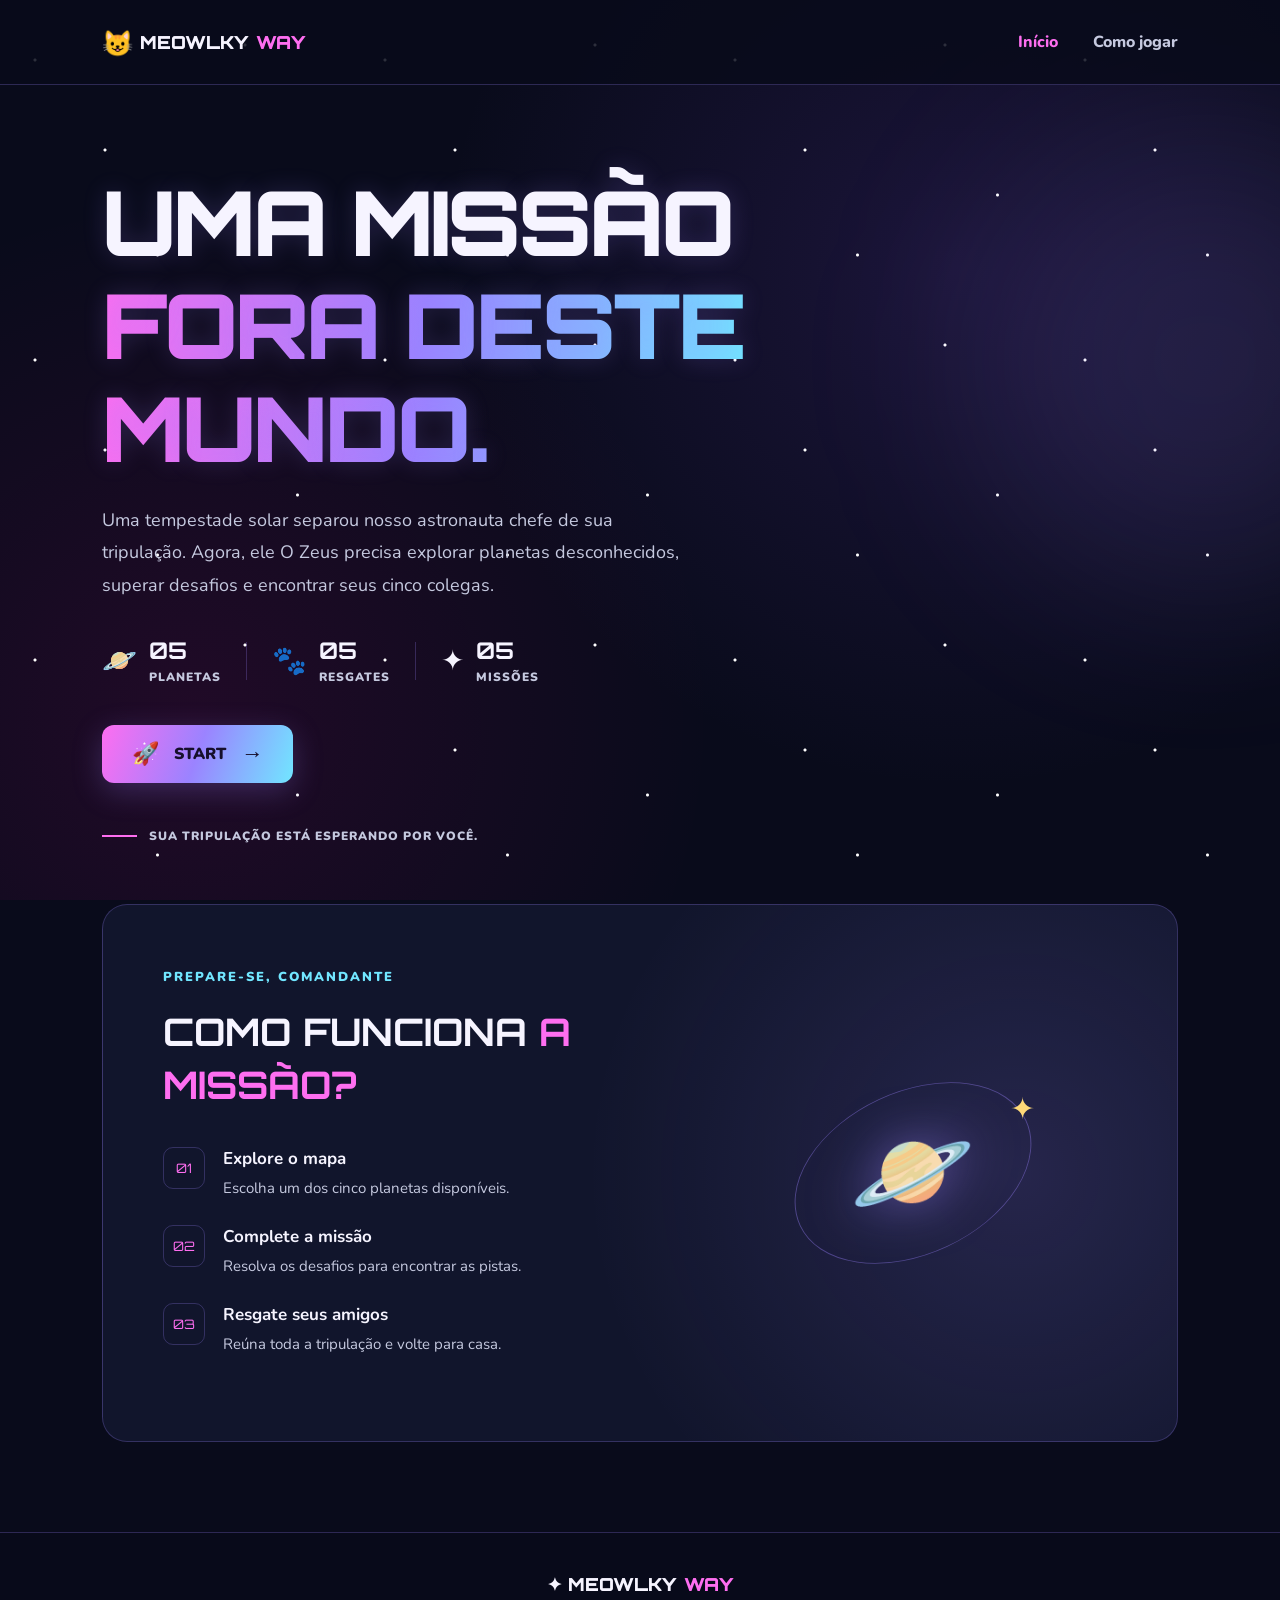
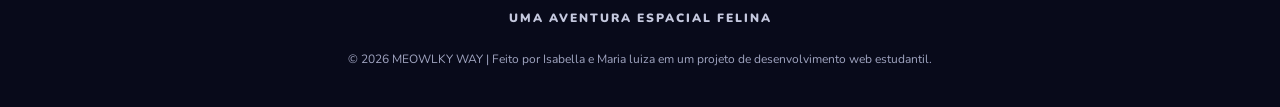
==== index.html @ 4e88b12d "Add files via upload" ====
<!DOCTYPE html>
<html lang="pt-BR">

<head>
    <meta charset="UTF-8">
    <meta name="viewport" content="width=device-width, initial-scale=1.0">

    <title>MEOWLKY WAY | Aventura Espacial Felina</title>

    <link rel="stylesheet" href="css/index.css">

    <link href="https://fonts.googleapis.com/css2?family=Nunito:wght@400;500;600;700;800;900&family=Orbitron:wght@500;600;700;800;900&display=swap" rel="stylesheet">
</head>

<body>

    <!-- FUNDO ESPACIAL -->
    <div class="space-background">
        <div class="stars"></div>
        <div class="nebula"></div>
    </div>

    <!-- CABEÇALHO -->
    <header class="header" id="inicio">

        <center><a href="index.html" class="logo">
            <span class="logo-icon">😺</span>
            MEOWLKY <span>WAY</span>
        </a></center>

        <nav class="navigation">
            <a href="#inicio" class="active">Início</a>
            <a href="#como-jogar">Como jogar</a>
        </nav>



    </header>

    <main>

        <section class="hero container">

            <!-- TEXTO -->
            <div class="hero-content">

                <h1>
                    UMA MISSÃO
                    <span>FORA DESTE</span>
                    <span class="pink-text">MUNDO.</span>
                </h1>

                <p class="hero-description">
                    Uma tempestade solar separou nosso astronauta chefe
                    de sua tripulação. Agora, ele O Zeus precisa explorar planetas
                    desconhecidos, superar desafios e encontrar seus cinco colegas.
                </p>

                <div class="mission-info">

                    <div class="info-item">
                        <span class="info-icon">🪐</span>
                        <div>
                            <strong>05</strong>
                            <small>PLANETAS</small>
                        </div>
                    </div>

                    <div class="info-divider"></div>

                    <div class="info-item">
                        <span class="info-icon">🐾</span>
                        <div>
                            <strong>05</strong>
                            <small>RESGATES</small>
                        </div>
                    </div>

                    <div class="info-divider"></div>

                    <div class="info-item">
                        <span class="info-icon">✦</span>
                        <div>
                            <strong>05</strong>
                            <small>MISSÕES</small>
                        </div>
                    </div>

                </div>

                <div class="hero-buttons">

                    <a href="historia.html" class="btn btn-primary">
                        <span>🚀</span>
                        START
                        <span class="arrow">→</span>
                    </a>


                </div>

                <div class="bottom-note">
                    <span class="note-line"></span>
                    SUA TRIPULAÇÃO ESTÁ ESPERANDO POR VOCÊ.
                </div>

            </div>


        </section>

        <section class="how-section container" id="como-jogar">

            <div class="how-content">
                <span class="section-label">PREPARE-SE, COMANDANTE</span>
                <h2>COMO FUNCIONA <span>A MISSÃO?</span></h2>

                <div class="step-list">

                    <div class="step">
                        <span class="step-number">01</span>
                        <div>
                            <h3>Explore o mapa</h3>
                            <p>Escolha um dos cinco planetas disponíveis.</p>
                        </div>
                    </div>

                    <div class="step">
                        <span class="step-number">02</span>
                        <div>
                            <h3>Complete a missão</h3>
                            <p>Resolva os desafios para encontrar as pistas.</p>
                        </div>
                    </div>

                    <div class="step">
                        <span class="step-number">03</span>
                        <div>
                            <h3>Resgate seus amigos</h3>
                            <p>Reúna toda a tripulação e volte para casa.</p>
                        </div>
                    </div>

                </div>


            </div>

            <div class="how-decoration">
                <div class="mini-orbit"></div>
                <div class="mini-planet">🪐</div>
                <span class="decoration-star">✦</span>
            </div>

        </section>

    </main>

    <!-- RODAPÉ -->
    <footer class="footer">

        <a href="index.html" class="logo">
            ✦ MEOWLKY <span>WAY</span> 
        </a>

        <p>UMA AVENTURA ESPACIAL FELINA</p>

        <span class="copyright">
         © 2026 MEOWLKY WAY | Feito por Isabella e Maria luiza em um projeto de desenvolvimento web estudantil.
        </span>

    </footer>

</body>
</html>
---- css/index.css ----
/* FONTES E CORES */

@import url('https://fonts.googleapis.com/css2?family=Nunito:wght@400;500;600;700;800;900&family=Orbitron:wght@500;600;700;800;900&display=swap');

:root {
    --fundo: #090B1B;
    --fundo-card: #11152C;

    --roxo: #9B83FF;
    --rosa: #FE6EF0;
    --azul: #71E6FF;

    --branco: #F6F4FF;
    --texto: #C5C9DF;

    --borda: rgba(155, 131, 255, 0.25);
}

/* CONFIGURAÇÕES GERAIS */

* {
    margin: 0;
    padding: 0;
    box-sizing: border-box;
}

html {
    scroll-behavior: smooth;
}

body {
    background: var(--fundo);
    color: var(--branco);
    font-family: 'Nunito', sans-serif;
    overflow-x: hidden;
}

a {
    color: inherit;
    text-decoration: none;
}

.container {
    width: 84%;
    max-width: 1250px;
    margin: auto;
}

/* FUNDO ESPACIAL */

.space-background {
    position: fixed;
    inset: 0;
    z-index: -1;

    background:
        radial-gradient(
            circle at 75% 30%,
            rgba(100, 60, 180, 0.20),
            transparent 45%
        ),
        radial-gradient(
            circle at 15% 80%,
            rgba(241, 3, 147, 0.10),
            transparent 40%
        ),
        var(--fundo);
}

.stars {
    position: absolute;
    inset: 0;

    background-image:
        radial-gradient(2px 2px at 10% 20%, white 50%, transparent 100%),
        radial-gradient(2px 2px at 30% 50%, white 50%, transparent 100%),
        radial-gradient(2px 2px at 70% 15%, white 50%, transparent 100%),
        radial-gradient(2px 2px at 85% 65%, white 50%, transparent 100%),
        radial-gradient(2px 2px at 45% 85%, white 50%, transparent 100%);

    background-size: 350px 300px;
    animation: starsMove 35s linear infinite;
}

.nebula {
    position: absolute;
    width: 450px;
    height: 450px;
    right: -150px;
    top: 15%;

    border-radius: 50%;
    background: rgba(155, 131, 255, 0.12);
    filter: blur(90px);
}

@keyframes starsMove {
    from {
        transform: translateY(0);
    }

    to {
        transform: translateY(-300px);
    }
}

/* CABEÇALHO */

.header {
    height: 85px;
    padding: 0 8%;

    display: flex;
    align-items: center;
    justify-content: space-between;

    border-bottom: 1px solid var(--borda);
    background: rgba(9, 11, 27, 0.85);

    position: relative;
    z-index: 10;
}

.logo {
    display: flex;
    align-items: center;
    gap: 7px;

    font-family: 'Orbitron', sans-serif;
    font-size: 18px;
    font-weight: 900;
}

.logo span:last-child {
    color: var(--rosa);
}

.logo-icon {
    font-size: 25px;
}

.navigation {
    display: flex;
    gap: 35px;
}

.navigation a {
    color: var(--texto);
    font-size: 16px;
    font-weight: 800;
    transition: 0.3s;
}

.navigation a:hover,
.navigation a.active {
    color: var(--rosa);
}

/* TELA PRINCIPAL */

.hero {
    min-height: 650px;

    display: flex;
    align-items: center;

    padding-top: 60px;
    padding-bottom: 60px;
}

.hero-content {
    max-width: 720px;
}

/* IDENTIFICAÇÃO DA MISSÃO */

.mission-label {
    display: inline-block;

    padding: 10px 16px;

    border: 1px solid var(--borda);
    border-radius: 30px;

    background: rgba(155, 131, 255, 0.10);

    color: var(--azul);
    font-size: 13px;
    font-weight: 900;
    letter-spacing: 1px;
}

/* TÍTULO */

.hero h1 {
    margin-top: 25px;

    font-family: 'Orbitron', sans-serif;
    font-size: clamp(55px, 7vw, 95px);
    line-height: 1.15;
    font-weight: 900;
    letter-spacing: -3px;

    text-shadow: 0 0 25px rgba(155, 131, 255, 0.20);
}

.hero h1 span {
    display: block;

    background: linear-gradient(
        100deg,
        var(--rosa),
        var(--roxo),
        var(--azul)
    );

    background-clip: text;
    -webkit-background-clip: text;
    color: transparent;
}

/* DESCRIÇÃO */

.hero-description {
    max-width: 580px;
    margin-top: 25px;

    color: var(--texto);
    font-size: 18px;
    line-height: 1.8;
}

/* INFORMAÇÕES DA MISSÃO */

.mission-info {
    display: flex;
    align-items: center;
    gap: 25px;

    margin-top: 35px;
}

.info-item {
    display: flex;
    align-items: center;
    gap: 12px;
}

.info-icon {
    font-size: 28px;
}

.info-item strong {
    display: block;

    font-family: 'Orbitron', sans-serif;
    font-size: 23px;
}

.info-item small {
    display: block;
    margin-top: 4px;

    color: var(--texto);
    font-size: 12px;
    font-weight: 900;
    letter-spacing: 1px;
}

.info-divider {
    width: 1px;
    height: 38px;
    background: var(--borda);
}

/* BOTÃO */

.hero-buttons {
    margin-top: 40px;
}

.btn {
    min-height: 58px;
    padding: 0 30px;

    display: inline-flex;
    align-items: center;
    justify-content: center;
    gap: 15px;

    border-radius: 12px;

    font-size: 16px;
    font-weight: 900;

    transition: 0.3s;
}

.btn-primary {
    color: #160F2C;

    background: linear-gradient(
        110deg,
        var(--rosa),
        var(--roxo),
        var(--azul)
    );

    box-shadow: 0 8px 30px rgba(155, 131, 255, 0.25);
}

.btn-primary:hover {
    transform: translateY(-4px);
    box-shadow: 0 10px 35px rgba(241, 3, 147, 0.30);
}

.btn-primary span {
    font-size: 22px;
}

/* FRASE FINAL */

.bottom-note {
    display: flex;
    align-items: center;
    gap: 12px;

    margin-top: 45px;

    color: var(--texto);
    font-size: 12px;
    font-weight: 900;
    letter-spacing: 1px;
}

.bottom-note span {
    width: 35px;
    height: 2px;
    background: var(--rosa);
}

/* COMO JOGAR */

.how-section {
    min-height: 430px;
    padding: 60px;

    display: grid;
    grid-template-columns: 1fr 0.8fr;
    align-items: center;
    gap: 35px;

    border: 1px solid var(--borda);
    border-radius: 25px;

    background:
        radial-gradient(
            circle at 85% 50%,
            rgba(155, 131, 255, 0.15),
            transparent 45%
        ),
        var(--fundo-card);
}

.section-label {
    color: var(--azul);
    font-size: 13px;
    font-weight: 900;
    letter-spacing: 2px;
}

.how-content h2 {
    margin-top: 18px;

    font-family: 'Orbitron', sans-serif;
    font-size: clamp(27px, 3vw, 38px);
    line-height: 1.4;
}

.how-content h2 span {
    color: var(--rosa);
}

/* ETAPAS */

.step-list {
    margin-top: 35px;
}

.step {
    display: flex;
    gap: 18px;
    margin-bottom: 25px;
}

.step-number {
    min-width: 42px;
    height: 42px;

    display: grid;
    place-items: center;

    border: 1px solid var(--borda);
    border-radius: 10px;

    color: var(--rosa);
    font-family: 'Orbitron', sans-serif;
    font-size: 13px;
}

.step h3 {
    font-size: 17px;
}

.step p {
    margin-top: 6px;

    color: var(--texto);
    font-size: 15px;
    line-height: 1.6;
}

/* DECORAÇÃO */

.how-decoration {
    min-height: 280px;

    display: grid;
    place-items: center;

    position: relative;
}

.mini-orbit {
    position: absolute;

    width: 250px;
    height: 250px;

    border: 1px solid rgba(155, 131, 255, 0.4);
    border-radius: 50%;

    transform: rotate(-25deg) scaleY(0.65);
}

.mini-planet {
    font-size: 100px;
    filter: drop-shadow(0 0 25px rgba(155, 131, 255, 0.5));

    animation: floating 5s ease-in-out infinite;
}

.decoration-star {
    position: absolute;
    top: 20%;
    right: 20%;

    color: #FFD978;
    font-size: 30px;
}

@keyframes floating {
    0%, 100% {
        transform: translateY(0);
    }

    50% {
        transform: translateY(-13px);
    }
}

/* RODAPÉ */

.footer {
    margin-top: 90px;
    padding: 40px 8%;

    display: flex;
    flex-direction: column;
    align-items: center;
    gap: 15px;

    border-top: 1px solid var(--borda);
    background: rgba(9, 11, 27, 0.8);
}

.footer p {
    color: var(--texto);
    font-size: 12px;
    letter-spacing: 2px;
    font-weight: 900;
}

.copyright {
    margin-top: 10px;

    color: #A0A5C1;
    font-size: 12px;
    text-align: center;
}

/* RESPONSIVIDADE */

@media (max-width: 760px) {

    .header {
        height: auto;
        padding: 22px 5%;

        flex-direction: column;
        gap: 20px;
    }

    .navigation {
        gap: 22px;
    }

    .navigation a {
        font-size: 14px;
    }

    .hero {
        min-height: auto;
        padding-top: 80px;
        padding-bottom: 80px;
    }

    .hero-content {
        text-align: center;
        margin: auto;
    }

    .hero h1 {
        font-size: clamp(45px, 10vw, 65px);
    }

    .hero-description {
        font-size: 16px;
    }

    .mission-info {
        justify-content: center;
        gap: 15px;
    }

    .info-icon {
        font-size: 22px;
    }

    .info-item strong {
        font-size: 19px;
    }

    .info-item small {
        font-size: 10px;
    }

    .hero-buttons {
        display: flex;
        justify-content: center;
    }

    .bottom-note {
        justify-content: center;
        font-size: 10px;
    }

    .how-section {
        grid-template-columns: 1fr;
        padding: 35px 25px;
    }

    .how-decoration {
        min-height: 200px;
    }
}

@media (max-width: 450px) {

    .container {
        width: 92%;
    }

    .logo {
        font-size: 15px;
    }

    .navigation {
        gap: 15px;
    }

    .navigation a {
        font-size: 12px;
    }

    .mission-info {
        gap: 10px;
    }

    .info-item {
        gap: 5px;
    }

    .info-icon {
        font-size: 18px;
    }

    .info-item strong {
        font-size: 16px;
    }

    .info-item small {
        font-size: 9px;
    }

    .info-divider {
        height: 30px;
    }

    .btn {
        width: 100%;
    }

    .how-content h2 {
        font-size: 25px;
    }
}

/* ACESSIBILIDADE */

@media (prefers-reduced-motion: reduce) {
    *,
    *::before,
    *::after {
        animation: none !important;
        scroll-behavior: auto !important;
    }
}
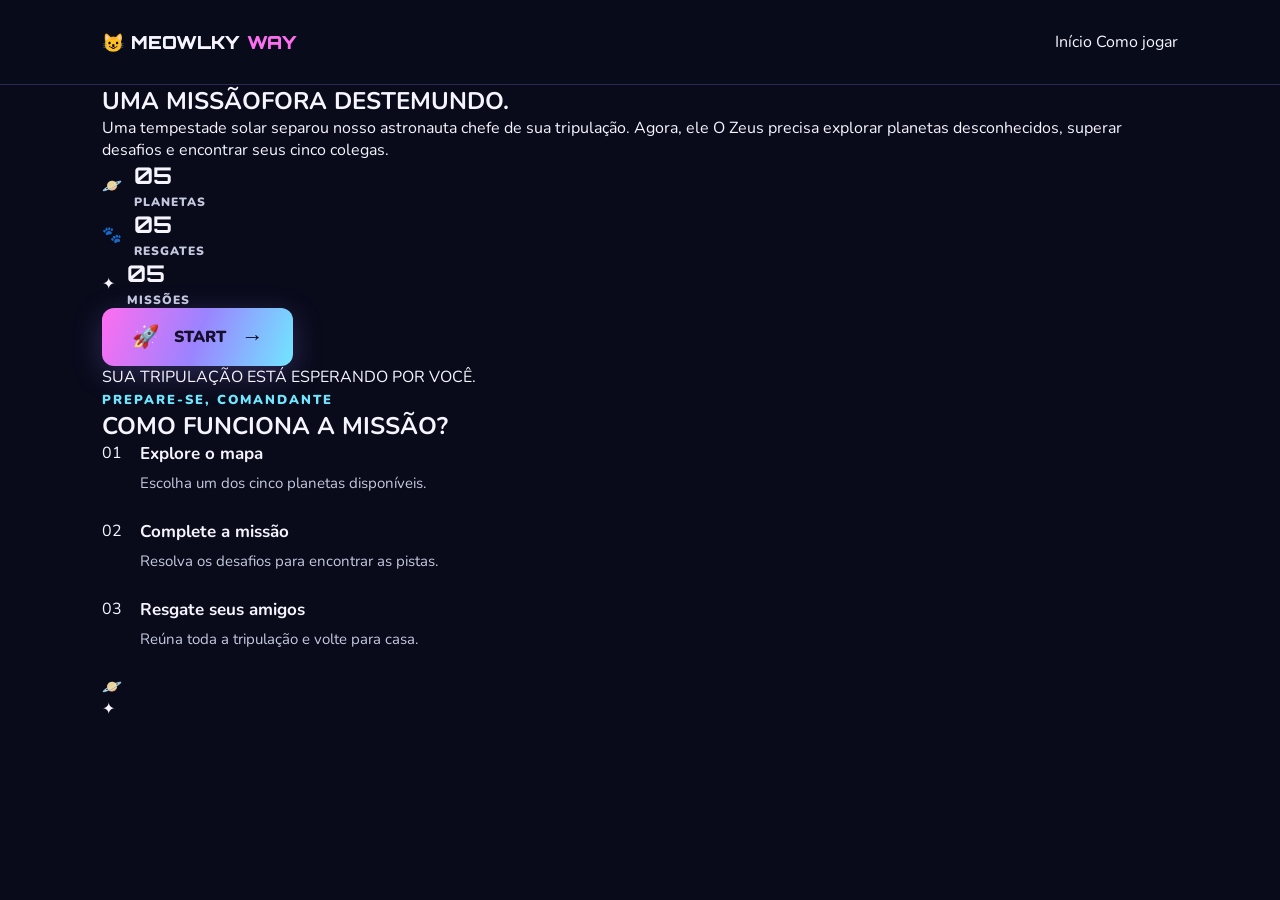
==== commit 6b4b0be3: "Update index.html" ====
--- a/index.html
+++ b/index.html
@@ -1,125 +1,86 @@
-
 <!DOCTYPE html>
 <html lang="pt-BR">
-
 <head>
     <meta charset="UTF-8">
     <meta name="viewport" content="width=device-width, initial-scale=1.0">
-
-    <title>MEOWLKY WAY | Aventura Espacial Felina</title>
-
+    <title>MEOWLKY WAY - Aventura Espacial Felina</title>
     <link rel="stylesheet" href="css/index.css">
-
     <link href="https://fonts.googleapis.com/css2?family=Nunito:wght@400;500;600;700;800;900&family=Orbitron:wght@500;600;700;800;900&display=swap" rel="stylesheet">
 </head>
 
 <body>
 
-    <!-- FUNDO ESPACIAL -->
-    <div class="space-background">
-        <div class="stars"></div>
-        <div class="nebula"></div>
+    <div class="fundo">
+        <div class="estrela"></div>
+        <div class="nebulosa"></div>
     </div>
 
-    <!-- CABEÇALHO -->
     <header class="header" id="inicio">
-
-        <center><a href="index.html" class="logo">
-            <span class="logo-icon">😺</span>
-            MEOWLKY <span>WAY</span>
-        </a></center>
-
-        <nav class="navigation">
-            <a href="#inicio" class="active">Início</a>
+        <center>
+            <a href="index.html" class="logo">
+                <span class="logo-icone">😺</span>MEOWLKY <span>WAY</span>
+            </a>
+        </center>
+        
+        <nav class="navegacao">
+            <a href="#inicio" class="inicio">Início</a>
             <a href="#como-jogar">Como jogar</a>
         </nav>
-
-
-
     </header>
 
     <main>
-
-        <section class="hero container">
-
-            <!-- TEXTO -->
-            <div class="hero-content">
-
-                <h1>
-                    UMA MISSÃO
-                    <span>FORA DESTE</span>
-                    <span class="pink-text">MUNDO.</span>
-                </h1>
-
-                <p class="hero-description">
-                    Uma tempestade solar separou nosso astronauta chefe
-                    de sua tripulação. Agora, ele O Zeus precisa explorar planetas
-                    desconhecidos, superar desafios e encontrar seus cinco colegas.
-                </p>
-
-                <div class="mission-info">
-
+        <section class="titulo container">
+            <div class="titulo-content">
+                <h1>UMA MISSÃO<span>FORA DESTE</span><span class="pink-text">MUNDO.</span></h1>
+                <p class="titulo-descricao">Uma tempestade solar separou nosso astronauta chefe de sua tripulação. Agora, ele O Zeus precisa explorar planetas desconhecidos, superar desafios e encontrar seus cinco colegas.</p>
+                
+                <div class="missao">
                     <div class="info-item">
-                        <span class="info-icon">🪐</span>
+                        <span class="info-icone">🪐</span>
                         <div>
                             <strong>05</strong>
                             <small>PLANETAS</small>
                         </div>
                     </div>
 
-                    <div class="info-divider"></div>
-
+                    <div class="info-dividir"></div>
                     <div class="info-item">
-                        <span class="info-icon">🐾</span>
+                        <span class="info-icone">🐾</span>
                         <div>
                             <strong>05</strong>
                             <small>RESGATES</small>
                         </div>
                     </div>
 
-                    <div class="info-divider"></div>
-
+                    <div class="info-dividir"></div>
                     <div class="info-item">
-                        <span class="info-icon">✦</span>
+                        <span class="info-icone">✦</span>
                         <div>
                             <strong>05</strong>
                             <small>MISSÕES</small>
                         </div>
                     </div>
-
                 </div>
 
-                <div class="hero-buttons">
-
+                <div class="titulo-botao">
                     <a href="historia.html" class="btn btn-primary">
-                        <span>🚀</span>
-                        START
-                        <span class="arrow">→</span>
+                        <span>🚀</span>START<span class="arrow">→</span>
                     </a>
-
-
                 </div>
 
-                <div class="bottom-note">
-                    <span class="note-line"></span>
-                    SUA TRIPULAÇÃO ESTÁ ESPERANDO POR VOCÊ.
+                <div class="botao">
+                    <span class="note-line"></span>SUA TRIPULAÇÃO ESTÁ ESPERANDO POR VOCÊ.
                 </div>
-
             </div>
-
-
         </section>
-
-        <section class="how-section container" id="como-jogar">
-
-            <div class="how-content">
+        <section class="como container" id="como-jogar">
+            <div class="como-content">
                 <span class="section-label">PREPARE-SE, COMANDANTE</span>
                 <h2>COMO FUNCIONA <span>A MISSÃO?</span></h2>
 
-                <div class="step-list">
-
+                <div class="lista">
                     <div class="step">
-                        <span class="step-number">01</span>
+                        <span class="step-numero">01</span>
                         <div>
                             <h3>Explore o mapa</h3>
                             <p>Escolha um dos cinco planetas disponíveis.</p>
@@ -127,7 +88,7 @@
                     </div>
 
                     <div class="step">
-                        <span class="step-number">02</span>
+                        <span class="step-numero">02</span>
                         <div>
                             <h3>Complete a missão</h3>
                             <p>Resolva os desafios para encontrar as pistas.</p>
@@ -135,42 +96,22 @@
                     </div>
 
                     <div class="step">
-                        <span class="step-number">03</span>
+                        <span class="step-numero">03</span>
                         <div>
                             <h3>Resgate seus amigos</h3>
                             <p>Reúna toda a tripulação e volte para casa.</p>
                         </div>
                     </div>
-
                 </div>
-
-
             </div>
 
-            <div class="how-decoration">
-                <div class="mini-orbit"></div>
-                <div class="mini-planet">🪐</div>
-                <span class="decoration-star">✦</span>
+            <div class="como-decoracao">
+                <div class="orbita"></div>
+                <div class="planeta">🪐</div>
+                <span class="estrela2">✦</span>
             </div>
-
         </section>
-
+    </br>
     </main>
-
-    <!-- RODAPÉ -->
-    <footer class="footer">
-
-        <a href="index.html" class="logo">
-            ✦ MEOWLKY <span>WAY</span> 
-        </a>
-
-        <p>UMA AVENTURA ESPACIAL FELINA</p>
-
-        <span class="copyright">
-         © 2026 MEOWLKY WAY | Feito por Isabella e Maria luiza em um projeto de desenvolvimento web estudantil.
-        </span>
-
-    </footer>
-
 </body>
 </html>
